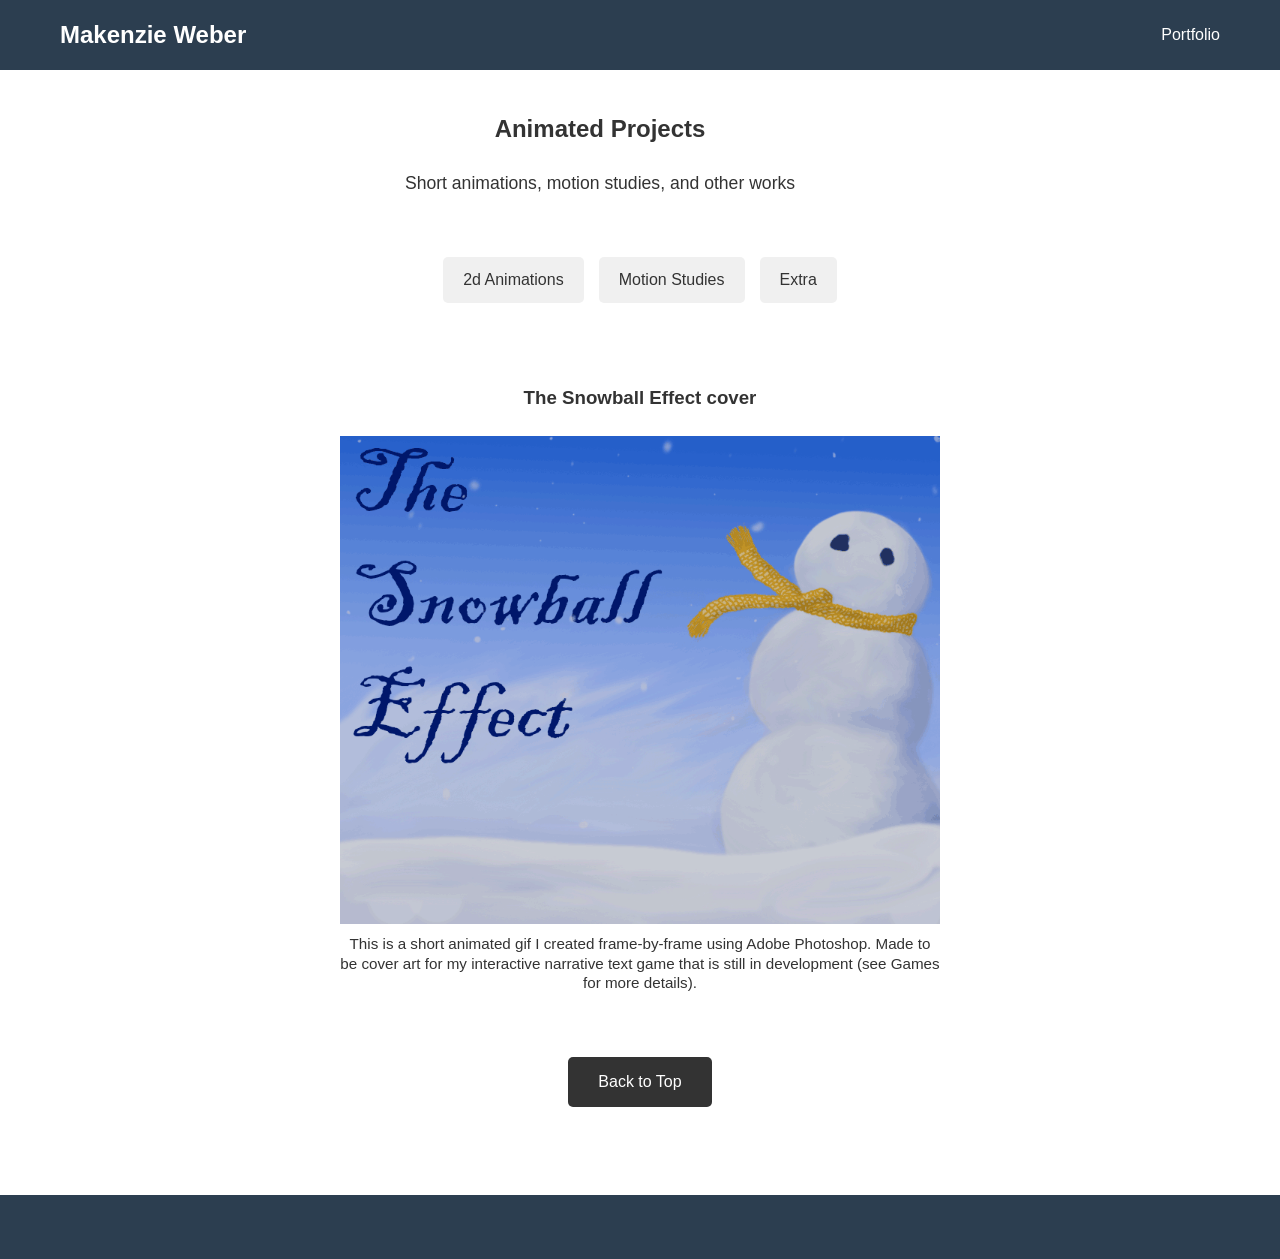
==== Animations.html @ 3ac44c8c "Rename 'Other' link to 'Extra' in navigation" ====
<!DOCTYPE html>
<html lang="en">
<head>
  <meta charset="utf-8" />
  <meta name="viewport" content="width=device-width,initial-scale=1" />
  <title>Makenzie Weber - Animations</title>
  <link rel="stylesheet" href="styles.css" />
</head>

         <style>
                    .section-nav {
                      text-align: center;
                      margin: 30px 0;
                      padding: 20px 0;
                                      }

                    .section-nav ul {
                      list-style: none;
                      padding: 0;
                      margin: 0;
                      display: flex;
                      justify-content: center;
                      flex-wrap: wrap;
                      gap: 15px;
                                            }

                    .section-nav a {
                      display: inline-block;
                      padding: 10px 20px;
                      background-color: #f0f0f0;
                      color: #333;
                      text-decoration: none;
                       border-radius: 5px;
                      transition: background-color 0.3s ease;
                      font-weight: 500;
                                                          }

                    .section-nav a:hover {
                      background-color: #333;
                      color: #fff;
                                              }
                               .back-to-top-btn {
                                  display: inline-block;
                                  padding: 12px 30px;
                                  background-color: #333;
                                  color: #fff;
                                  text-decoration: none;
                                  border-radius: 5px;
                                  transition: background-color 0.3s ease;
                                  font-weight: 500;
                                  margin-top: 40px;
                                  margin-bottom: 40px;
                                }
                            
                              .back-to-top-btn:hover {
                                  background-color: #f0f0f0;
                                  color: #333;
                                }
                            
                              .back-to-top-container {
                                  text-align: center;
                                }
        </style>
  
<body>
  <nav class="navbar">
    <div class="container">
      <h1 class="logo">Makenzie Weber</h1>
      <ul class="nav-links">
        <li><a href="index.html#portfolio">Portfolio</a></li>
      </ul>
    </div>
  </nav>

  <section id="top">
   </section>
  
      <div class="container" style="text-align:center; margin:40px 0;">
        <h2>Animated Projects</h2>
        <p style="margin-top:20px; font-size:1.1rem;">
          Short animations, motion studies, and other works
        </p>
      </div>
 

  <nav class="section-nav">
    <ul>
      <li><a href="#2d-animations">2d Animations</a></li>
      <li><a href="#motion-studies">Motion Studies</a></li>
      <li><a href="#other-works">Extra</a></li>
    </ul>
  </nav>

  <!-- 'Other' Section -->
  <section id="other-works" style="margin-top:60px;">
  <section style="margin-top:40px;">
        <div class="container">
            <h3 style="text-align:center;">The Snowball Effect cover</h3>

            <div style="text-align:center; margin:12px auto;">
              <figure class="figure" style="max-width:600px;">
                <img src="images/The-Snowball-Effect-Start-Screen.gif" alt="The Snowball Effect cover">
                <figcaption class="caption">This is a short animated gif I created frame-by-frame using Adobe 
              Photoshop. Made to be cover art for my interactive narrative text game that is 
              still in development (see Games for more details).</figcaption>
              </figure>
            </div>
        </div>
  </section>
                <!-- Back to Top Button -->
                <div class="back-to-top-container">
                   <a href="#top" class="back-to-top-btn">Back to Top</a>
                  </div>
  </section>

  <footer>
    <div class="container"></div>
  </footer>
</body>
</html>
---- styles.css ----
* {
    margin: 0;
    padding: 0;
    box-sizing: border-box;
}

body {
    font-family: 'Arial', sans-serif;
    line-height: 1.6;
    color: #333;
}

.container {
    max-width: 1200px;
    margin: 0 auto;
    padding: 0 20px;
}

/* Navigation Bar */
.navbar {
    background-color: #2c3e50;
    color: white;
    padding: 1rem 0;
    position: sticky;
    top: 0;
    z-index: 100;
}

.navbar .container {
    display: flex;
    justify-content: space-between;
    align-items: center;
}

.logo {
    font-size: 1.5rem;
    font-weight: bold;
}

.nav-links {
    display: flex;
    list-style: none;
    gap: 2rem;
}

.nav-links a {
    color: white;
    text-decoration: none;
    transition: color 0.3s;
}

.nav-links a:hover {
    color: #3498db;
}

/* Hero Section */
.hero {
    background: linear-gradient(135deg, #667eea 0%, #764ba2 100%);
    color: white;
    padding: 100px 0;
    text-align: center;
}

.hero h2 {
    font-size: 3rem;
    margin-bottom: 1rem;
}

.hero p {
    font-size: 1.3rem;
}

/* Portfolio Section */
.portfolio {
    padding: 80px 0;
    background-color: #f8f9fa;
}

.portfolio h2 {
    text-align: center;
    font-size: 2.5rem;
    margin-bottom: 3rem;
    color: #2c3e50;
}

.gallery {
    display: grid;
    grid-template-columns: repeat(auto-fit, minmax(300px, 1fr));
    gap: 2rem;
}

.portfolio-item {
    background: white;
    border-radius: 8px;
    overflow: hidden;
    box-shadow: 0 2px 10px rgba(0, 0, 0, 0.1);
    transition: transform 0.3s, box-shadow 0.3s;
}

.portfolio-item:hover {
    transform: translateY(-5px);
    box-shadow: 0 5px 20px rgba(0, 0, 0, 0.2);
}

.portfolio-item img {
    width: 100%;
    height: 250px;
    object-fit: cover;
}

.portfolio-item h3 {
    padding: 1rem;
    color: #2c3e50;
}

.portfolio-item p {
    padding: 0 1rem 1rem 1rem;
    color: #666;
    font-size: 0.95rem;
}

/* About Section */
.about {
    padding: 80px 0;
    text-align: center;
}

.about h2 {
    font-size: 2.5rem;
    margin-bottom: 1.5rem;
    color: #2c3e50;
}

.about p {
    font-size: 1.1rem;
    color: #555;
    max-width: 700px;
    margin: 0 auto;
}

/* Footer */
footer {
    background-color: #2c3e50;
    color: white;
    text-align: center;
    padding: 2rem 0;
    margin-top: 3rem;
}

/* Responsive Design */
@media (max-width: 768px) {
    .nav-links {
        gap: 1rem;
    }

    .hero h2 {
        font-size: 2rem;
    }

    .gallery {
        grid-template-columns: 1fr;
    }
}

.skills {
    padding: 80px 0;
    background-color: #f8f9fa;
}

.skills h2 {
    text-align: center;
    font-size: 2.5rem;
    margin-bottom: 3rem;
    color: #2c3e50;
}

.skills-grid {
    display: grid;
    grid-template-columns: repeat(auto-fit, minmax(250px, 1fr));
    gap: 2rem;
}

.skill-card {
    background: white;
    padding: 2rem;
    border-radius: 8px;
    box-shadow: 0 2px 10px rgba(0, 0, 0, 0.1);
    transition: transform 0.3s;
}

.skill-card h3 {
    color: #667eea;
    margin-bottom: 1rem;
    font-size: 1.3rem;
}

.skill-card p {
    color: #555;
    margin: 0.5rem 0;
    font-size: 0.95rem;
}

/* Figure helper: wrapper sized to image and centers caption */
.figure {
  display: inline-block;       /* shrinkwrap to the image width */
  max-width: 100%;
  text-align: center;          /* center caption under image */
  vertical-align: top;         /* keeps layout tidy when alongside other content */
  margin: 12px auto;
}

.figure img {
  display: block;
  width: 100%;
  height: auto;
}

.figure .caption, .figure figcaption {
  margin-top: 10px;
  color: #333;
  font-size: 0.95rem;
  line-height: 1.3;
}
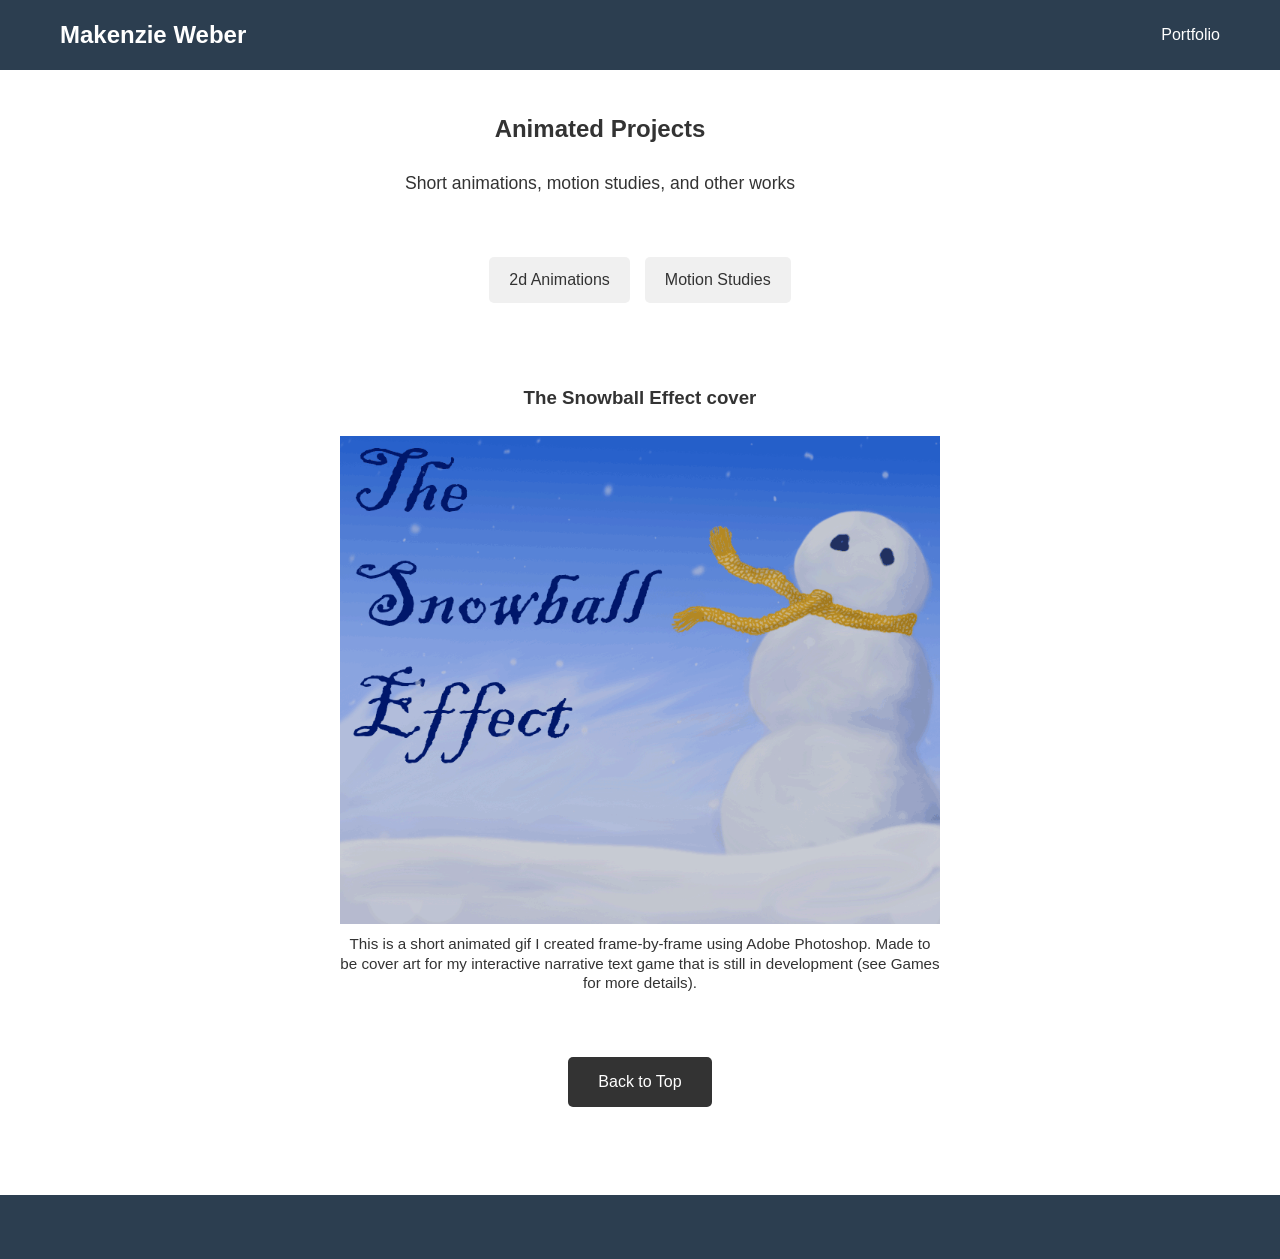
==== commit 00430a56: "Update navigation and section for animations Removed 'Extra' link from navigation and updated sectio" ====
--- a/Animations.html
+++ b/Animations.html
@@ -87,12 +87,11 @@
     <ul>
       <li><a href="#2d-animations">2d Animations</a></li>
       <li><a href="#motion-studies">Motion Studies</a></li>
-      <li><a href="#other-works">Extra</a></li>
     </ul>
   </nav>
 
-  <!-- 'Other' Section -->
-  <section id="other-works" style="margin-top:60px;">
+  <!-- Animation Section -->
+  <section id="2d-animations" style="margin-top:60px;">
   <section style="margin-top:40px;">
         <div class="container">
             <h3 style="text-align:center;">The Snowball Effect cover</h3>
--- a/styles.css
+++ b/styles.css
@@ -198,6 +198,12 @@
     color: #555;
     margin: 0.5rem 0;
     font-size: 0.95rem;
+}
+
+/* Games Section */
+.games-section {
+    padding: 80px 0;
+    background-color: #f8f9fa;
 }
 
 /* Figure helper: wrapper sized to image and centers caption */
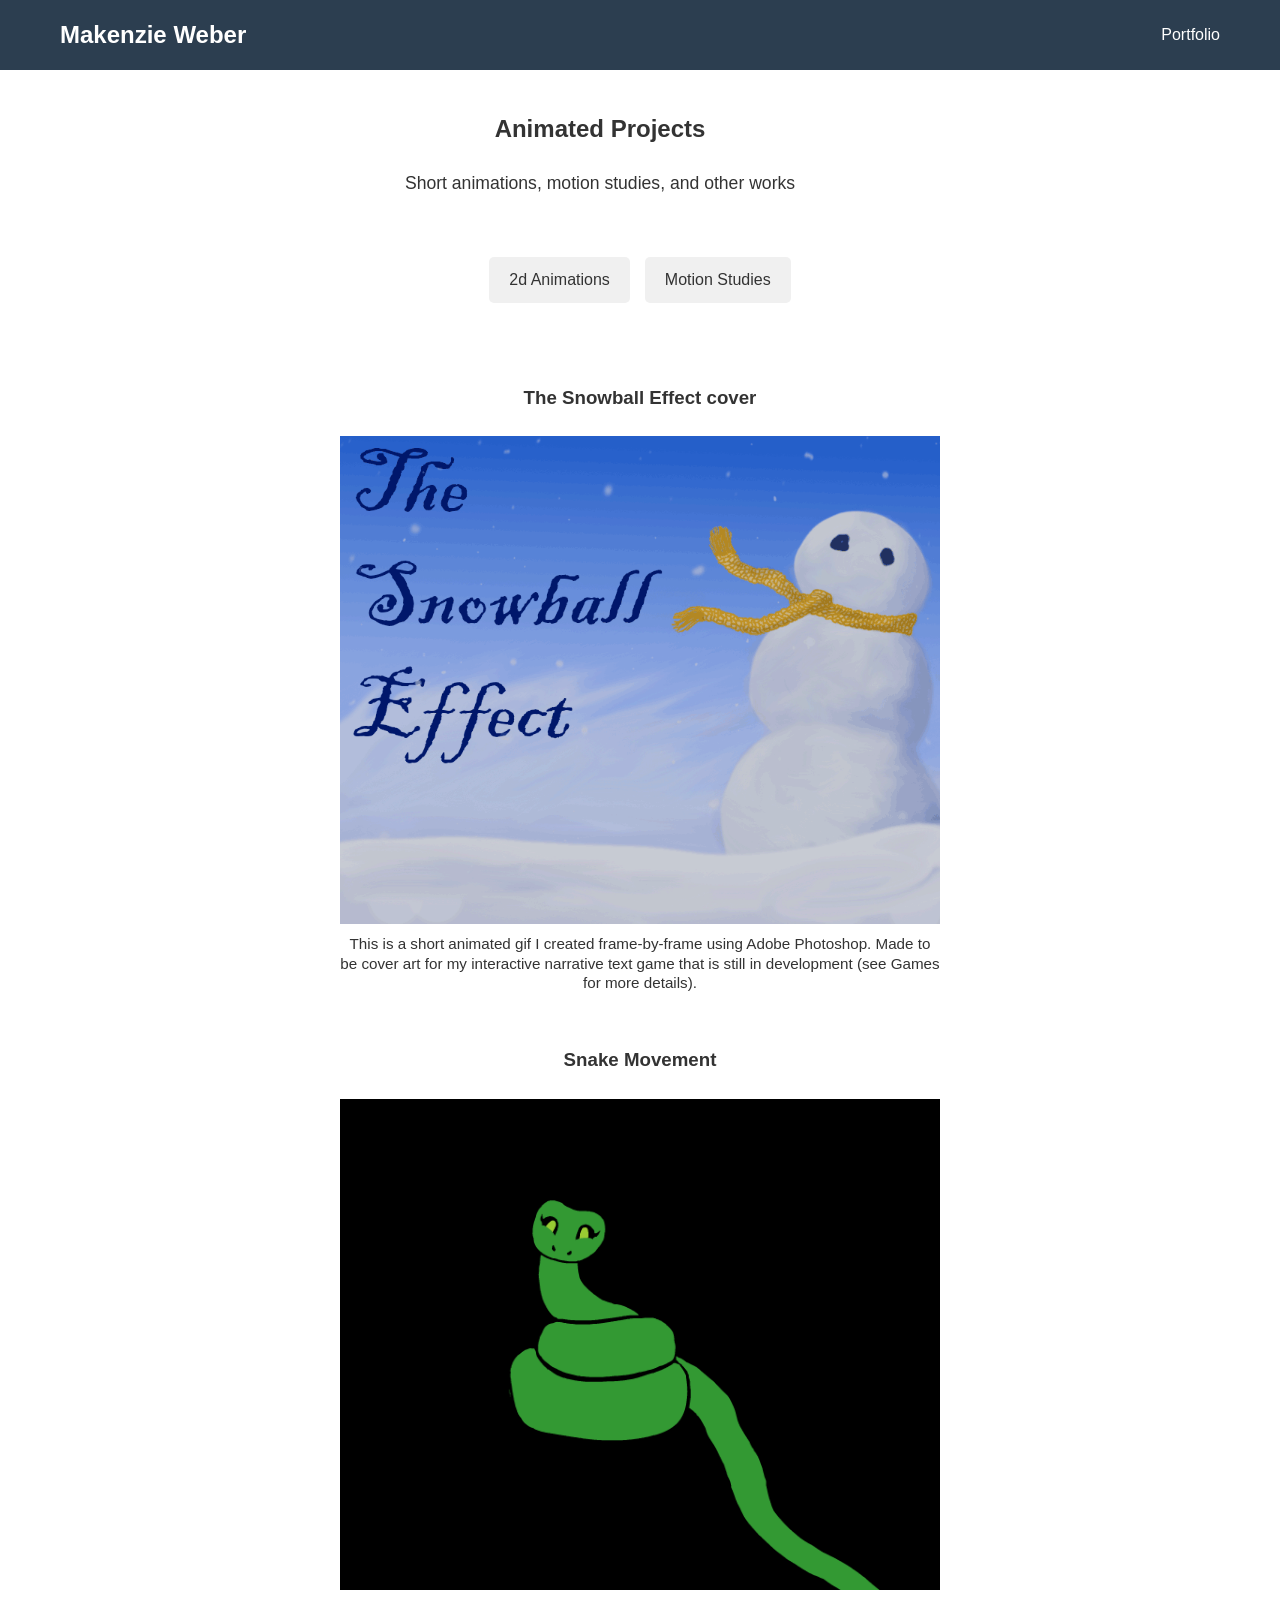
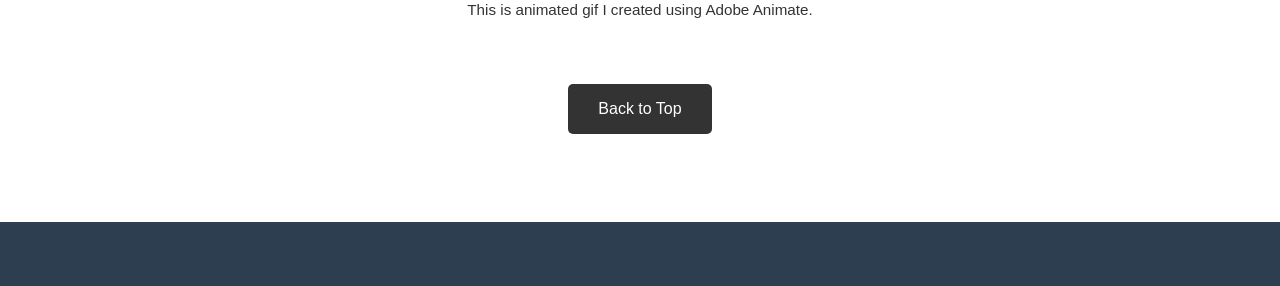
==== commit 7b48ec1b: "Update animation section with new content" ====
--- a/Animations.html
+++ b/Animations.html
@@ -92,20 +92,35 @@
 
   <!-- Animation Section -->
   <section id="2d-animations" style="margin-top:60px;">
-  <section style="margin-top:40px;">
-        <div class="container">
-            <h3 style="text-align:center;">The Snowball Effect cover</h3>
+    <section style="margin-top:40px;">
+          <div class="container">
+              <h3 style="text-align:center;">The Snowball Effect cover</h3>
+  
+              <div style="text-align:center; margin:12px auto;">
+                <figure class="figure" style="max-width:600px;">
+                  <img src="images/The-Snowball-Effect-Start-Screen.gif" alt="The Snowball Effect cover">
+                  <figcaption class="caption">This is a short animated gif I created frame-by-frame using Adobe 
+                Photoshop. Made to be cover art for my interactive narrative text game that is 
+                still in development (see Games for more details).</figcaption>
+                </figure>
+              </div>
+          </div>
+    </section>
 
-            <div style="text-align:center; margin:12px auto;">
-              <figure class="figure" style="max-width:600px;">
-                <img src="images/The-Snowball-Effect-Start-Screen.gif" alt="The Snowball Effect cover">
-                <figcaption class="caption">This is a short animated gif I created frame-by-frame using Adobe 
-              Photoshop. Made to be cover art for my interactive narrative text game that is 
-              still in development (see Games for more details).</figcaption>
-              </figure>
-            </div>
-        </div>
-  </section>
+   <section style="margin-top:40px;">
+          <div class="container">
+              <h3 style="text-align:center;">Snake Movement</h3>
+  
+              <div style="text-align:center; margin:12px auto;">
+                <figure class="figure" style="max-width:600px;">
+                  <img src="images/Folder For Animations/Character-Rig_Basic-Motion--GIF--Motion-Graphics.gif" alt="Gif of snake">
+                  <figcaption class="caption">This is animated gif I created using Adobe Animate.</figcaption>
+                </figure>
+              </div>
+          </div>
+    </section>
+
+    
                 <!-- Back to Top Button -->
                 <div class="back-to-top-container">
                    <a href="#top" class="back-to-top-btn">Back to Top</a>
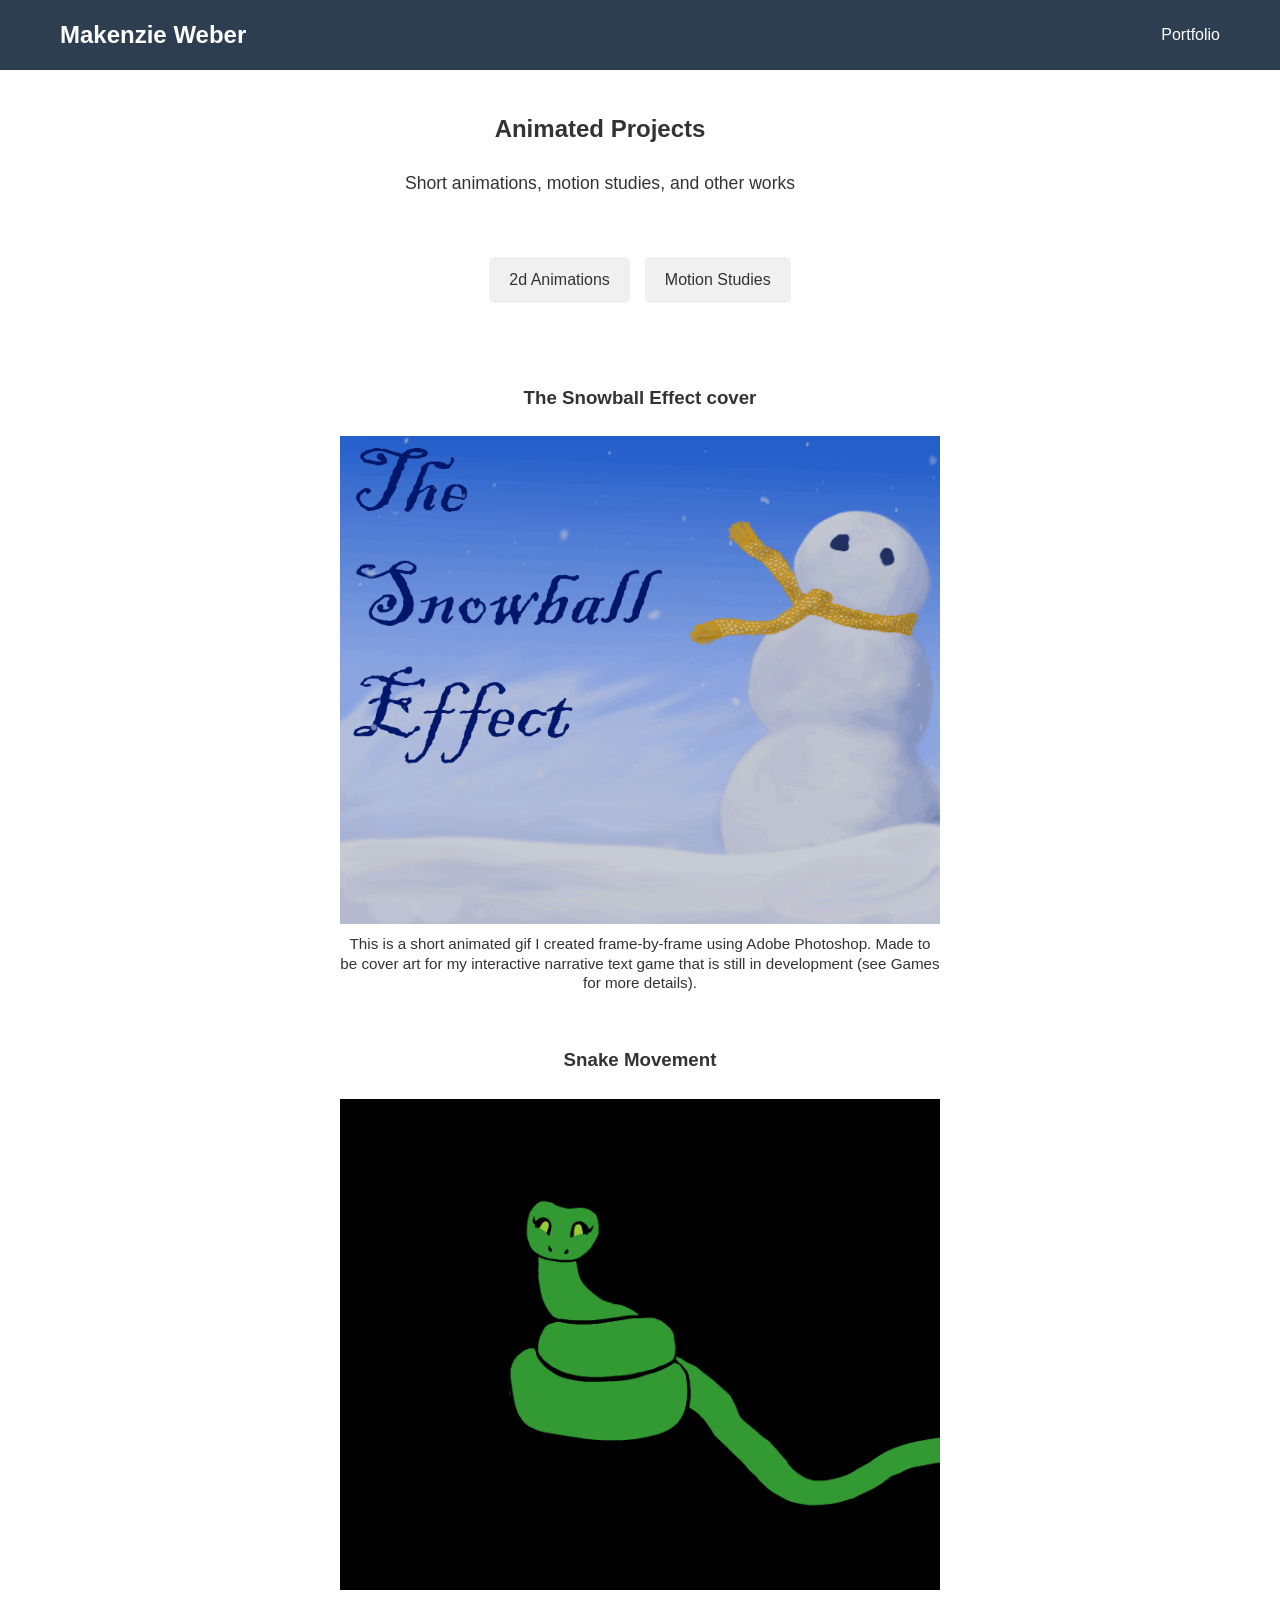
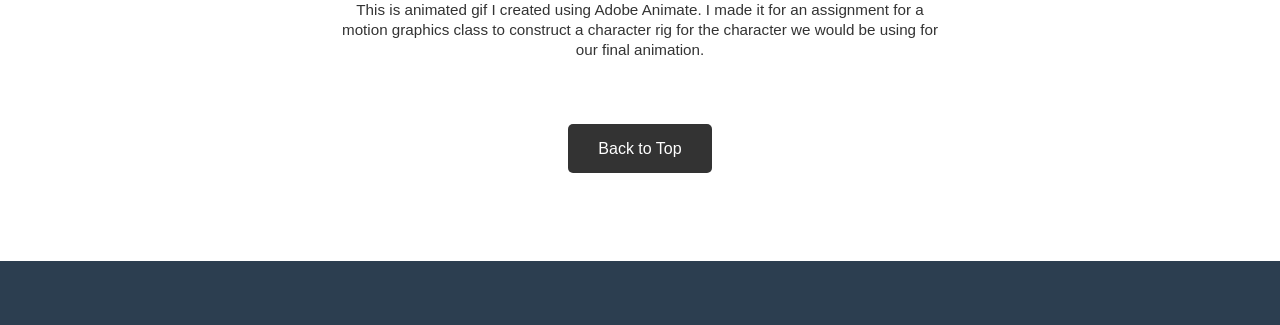
==== commit 56c3860f: "Update figcaption with additional details about gif Expanded the figcaption to provide more context " ====
--- a/Animations.html
+++ b/Animations.html
@@ -114,7 +114,9 @@
               <div style="text-align:center; margin:12px auto;">
                 <figure class="figure" style="max-width:600px;">
                   <img src="images/Folder For Animations/Character-Rig_Basic-Motion--GIF--Motion-Graphics.gif" alt="Gif of snake">
-                  <figcaption class="caption">This is animated gif I created using Adobe Animate.</figcaption>
+                  <figcaption class="caption">This is animated gif I created using Adobe Animate. 
+                  I made it for an assignment for a motion graphics class to construct a character rig for the character 
+                  we would be using for our final animation.</figcaption>
                 </figure>
               </div>
           </div>
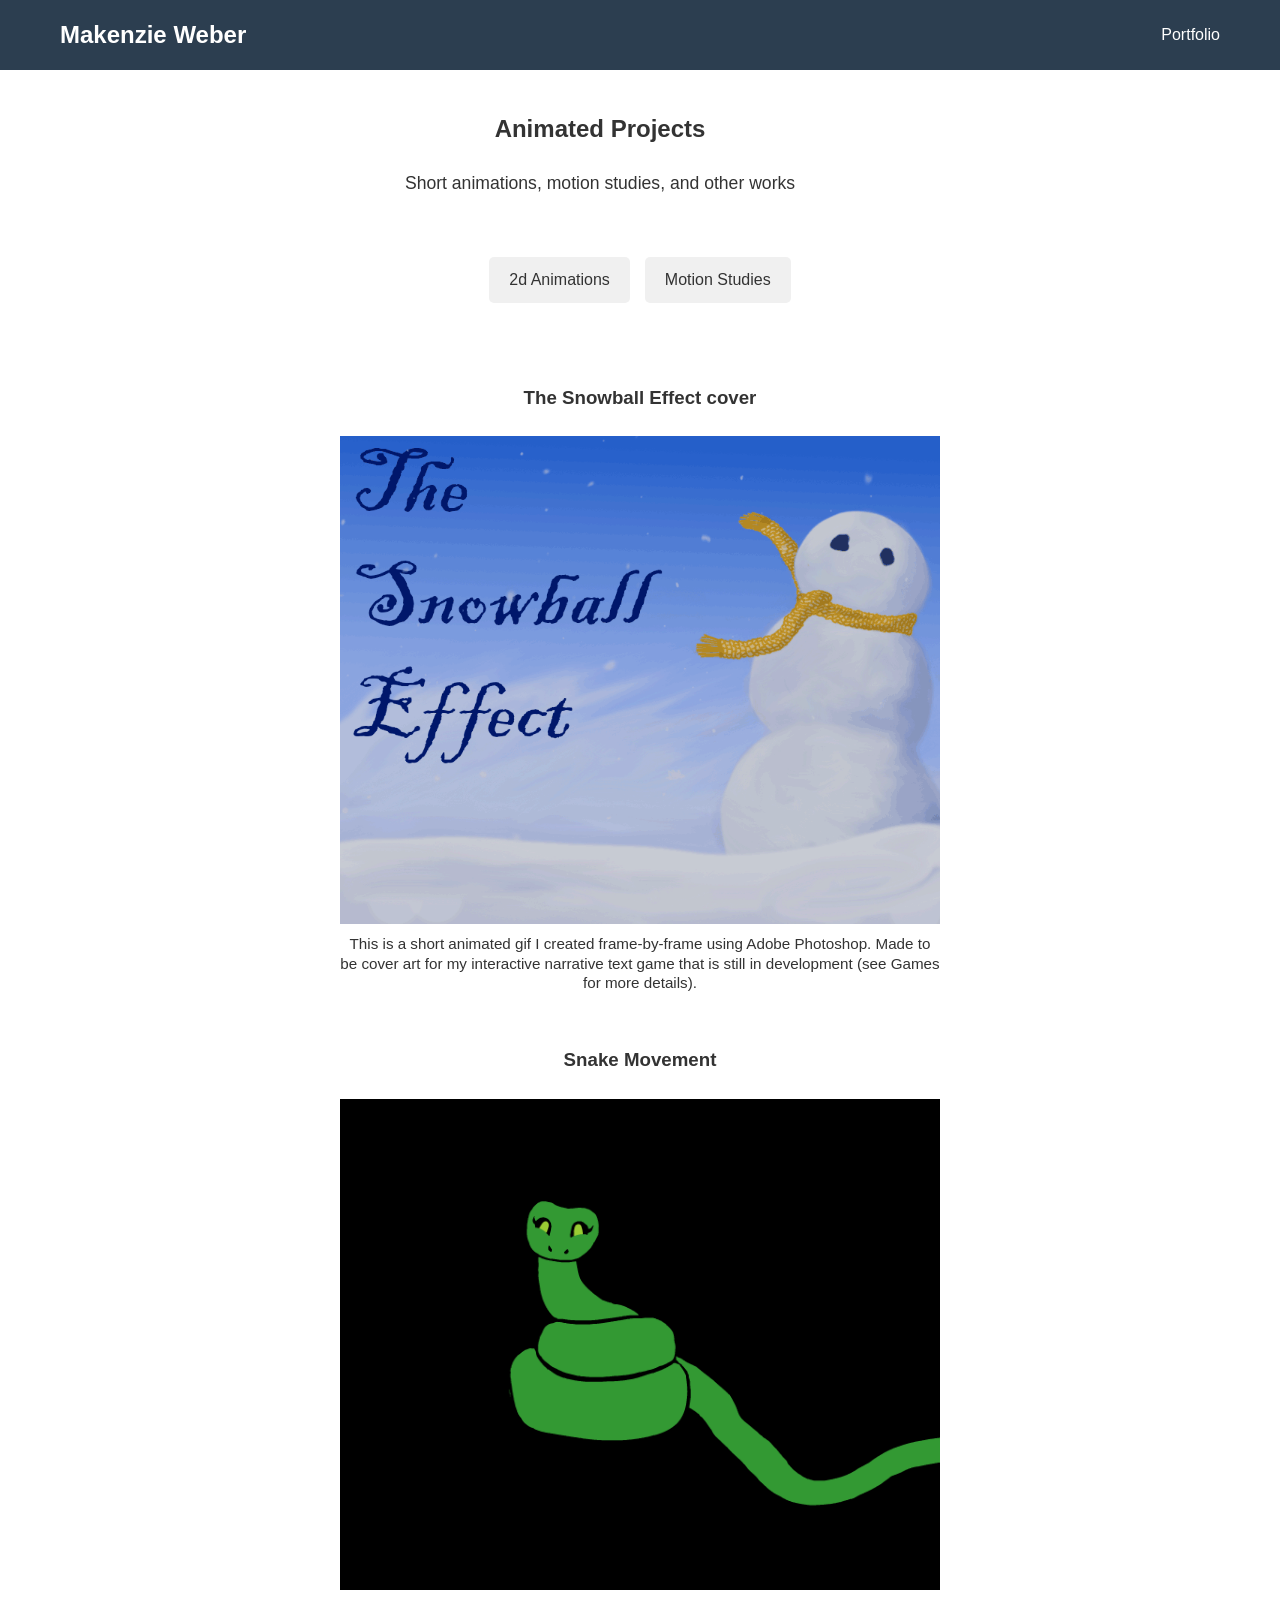
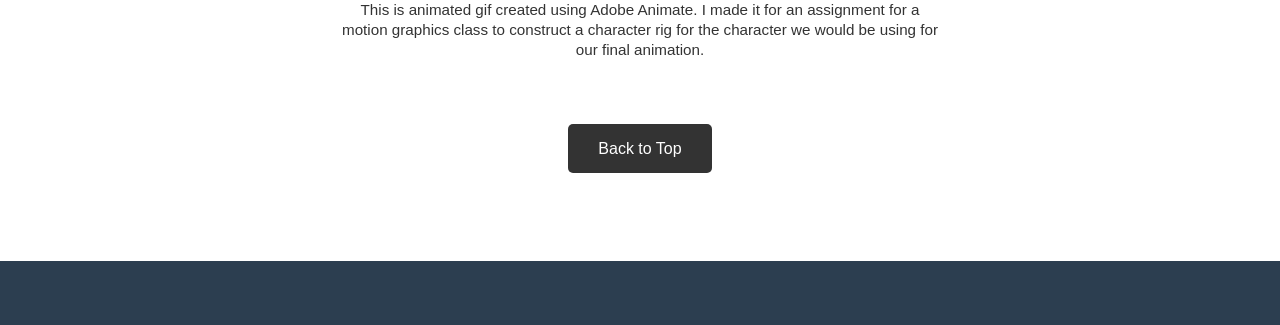
==== commit 8d9cb430: "Fix typo in figcaption for animated gif" ====
--- a/Animations.html
+++ b/Animations.html
@@ -114,7 +114,7 @@
               <div style="text-align:center; margin:12px auto;">
                 <figure class="figure" style="max-width:600px;">
                   <img src="images/Folder For Animations/Character-Rig_Basic-Motion--GIF--Motion-Graphics.gif" alt="Gif of snake">
-                  <figcaption class="caption">This is animated gif I created using Adobe Animate. 
+                  <figcaption class="caption">This is animated gif created using Adobe Animate. 
                   I made it for an assignment for a motion graphics class to construct a character rig for the character 
                   we would be using for our final animation.</figcaption>
                 </figure>
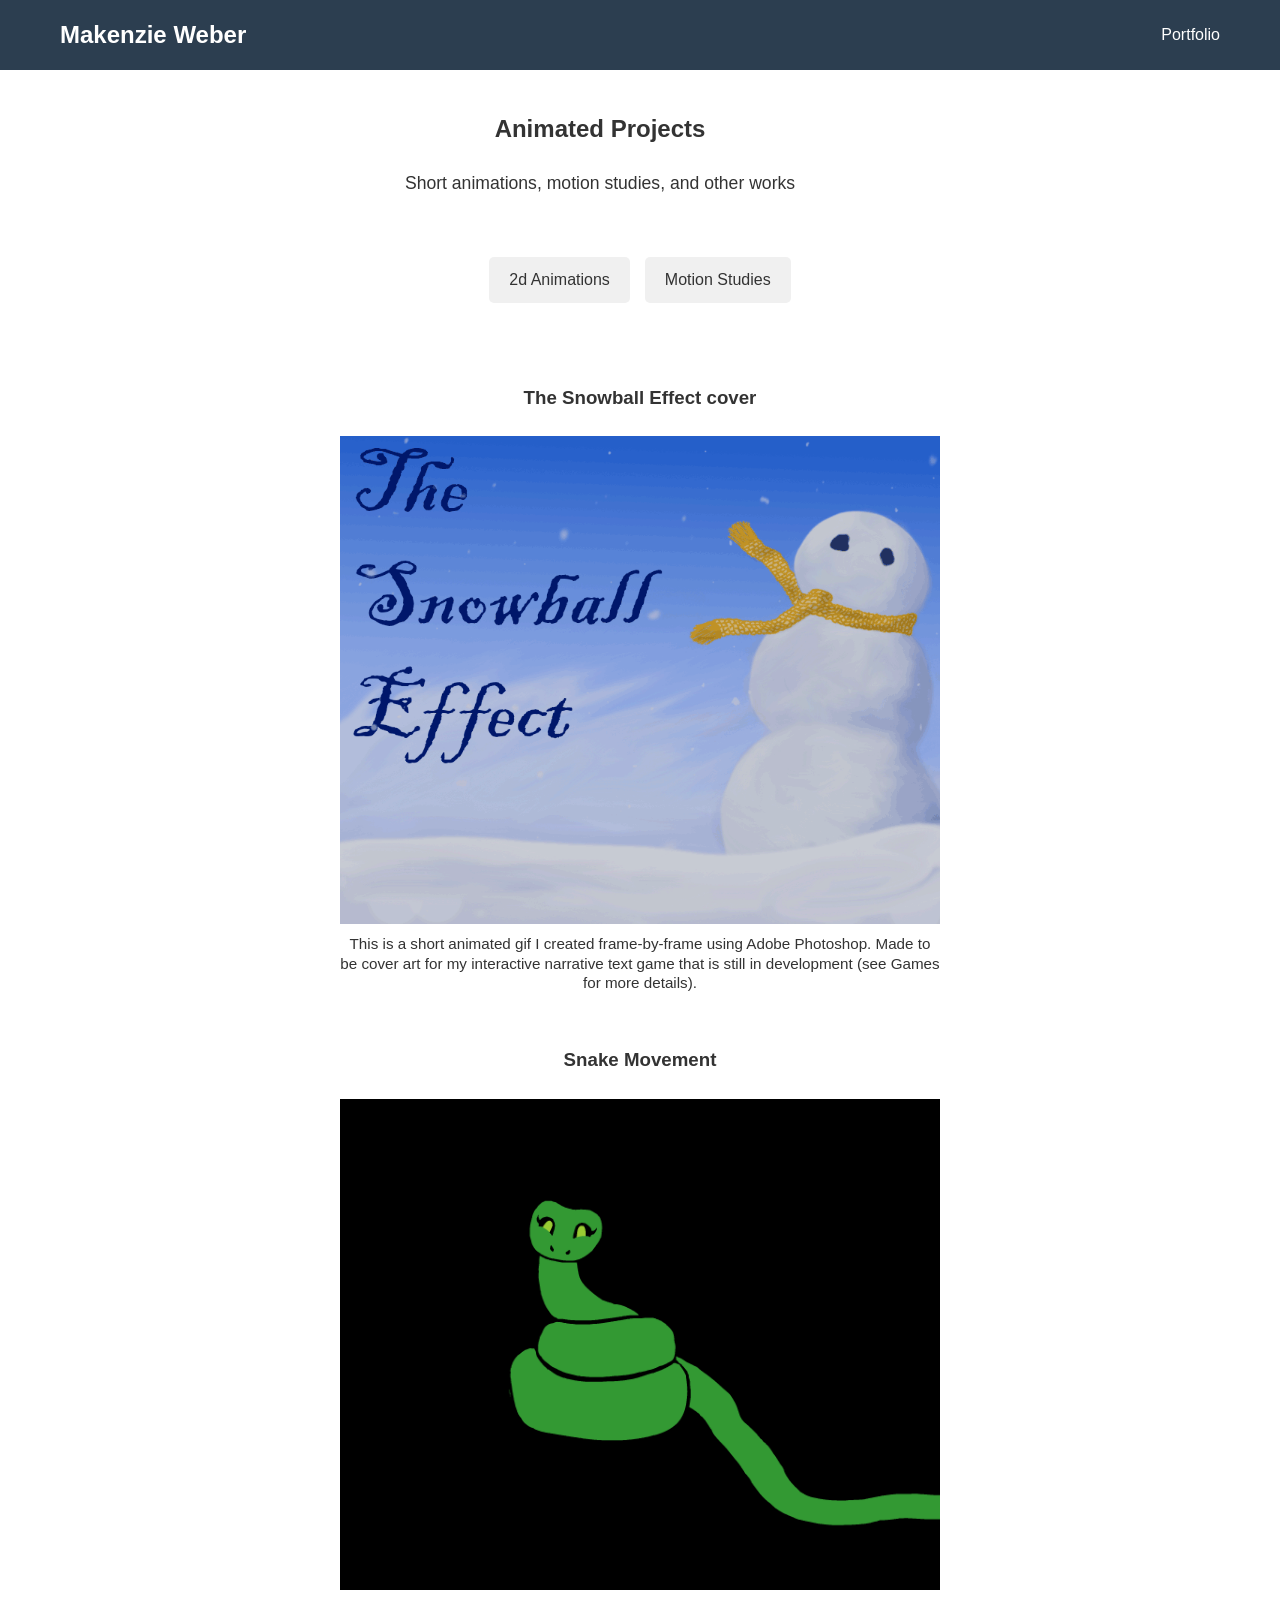
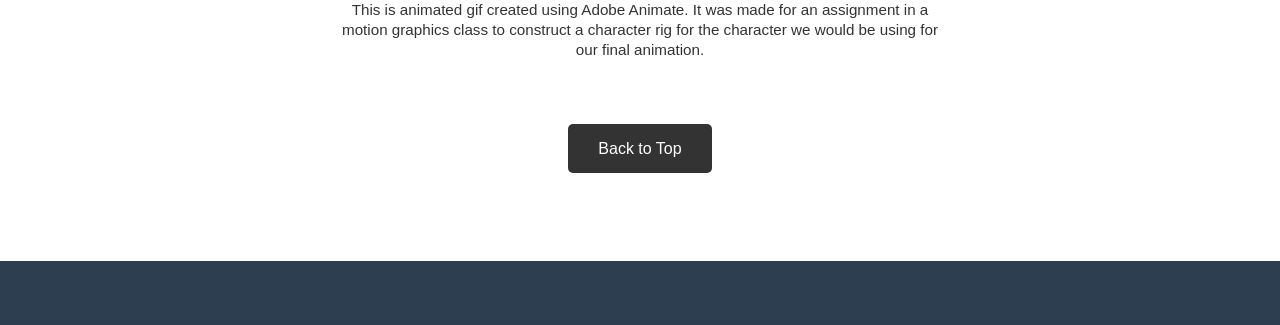
==== commit 4592ca4e: "Update figcaption text for clarity" ====
--- a/Animations.html
+++ b/Animations.html
@@ -115,7 +115,7 @@
                 <figure class="figure" style="max-width:600px;">
                   <img src="images/Folder For Animations/Character-Rig_Basic-Motion--GIF--Motion-Graphics.gif" alt="Gif of snake">
                   <figcaption class="caption">This is animated gif created using Adobe Animate. 
-                  I made it for an assignment for a motion graphics class to construct a character rig for the character 
+                  It was made for an assignment in a motion graphics class to construct a character rig for the character 
                   we would be using for our final animation.</figcaption>
                 </figure>
               </div>
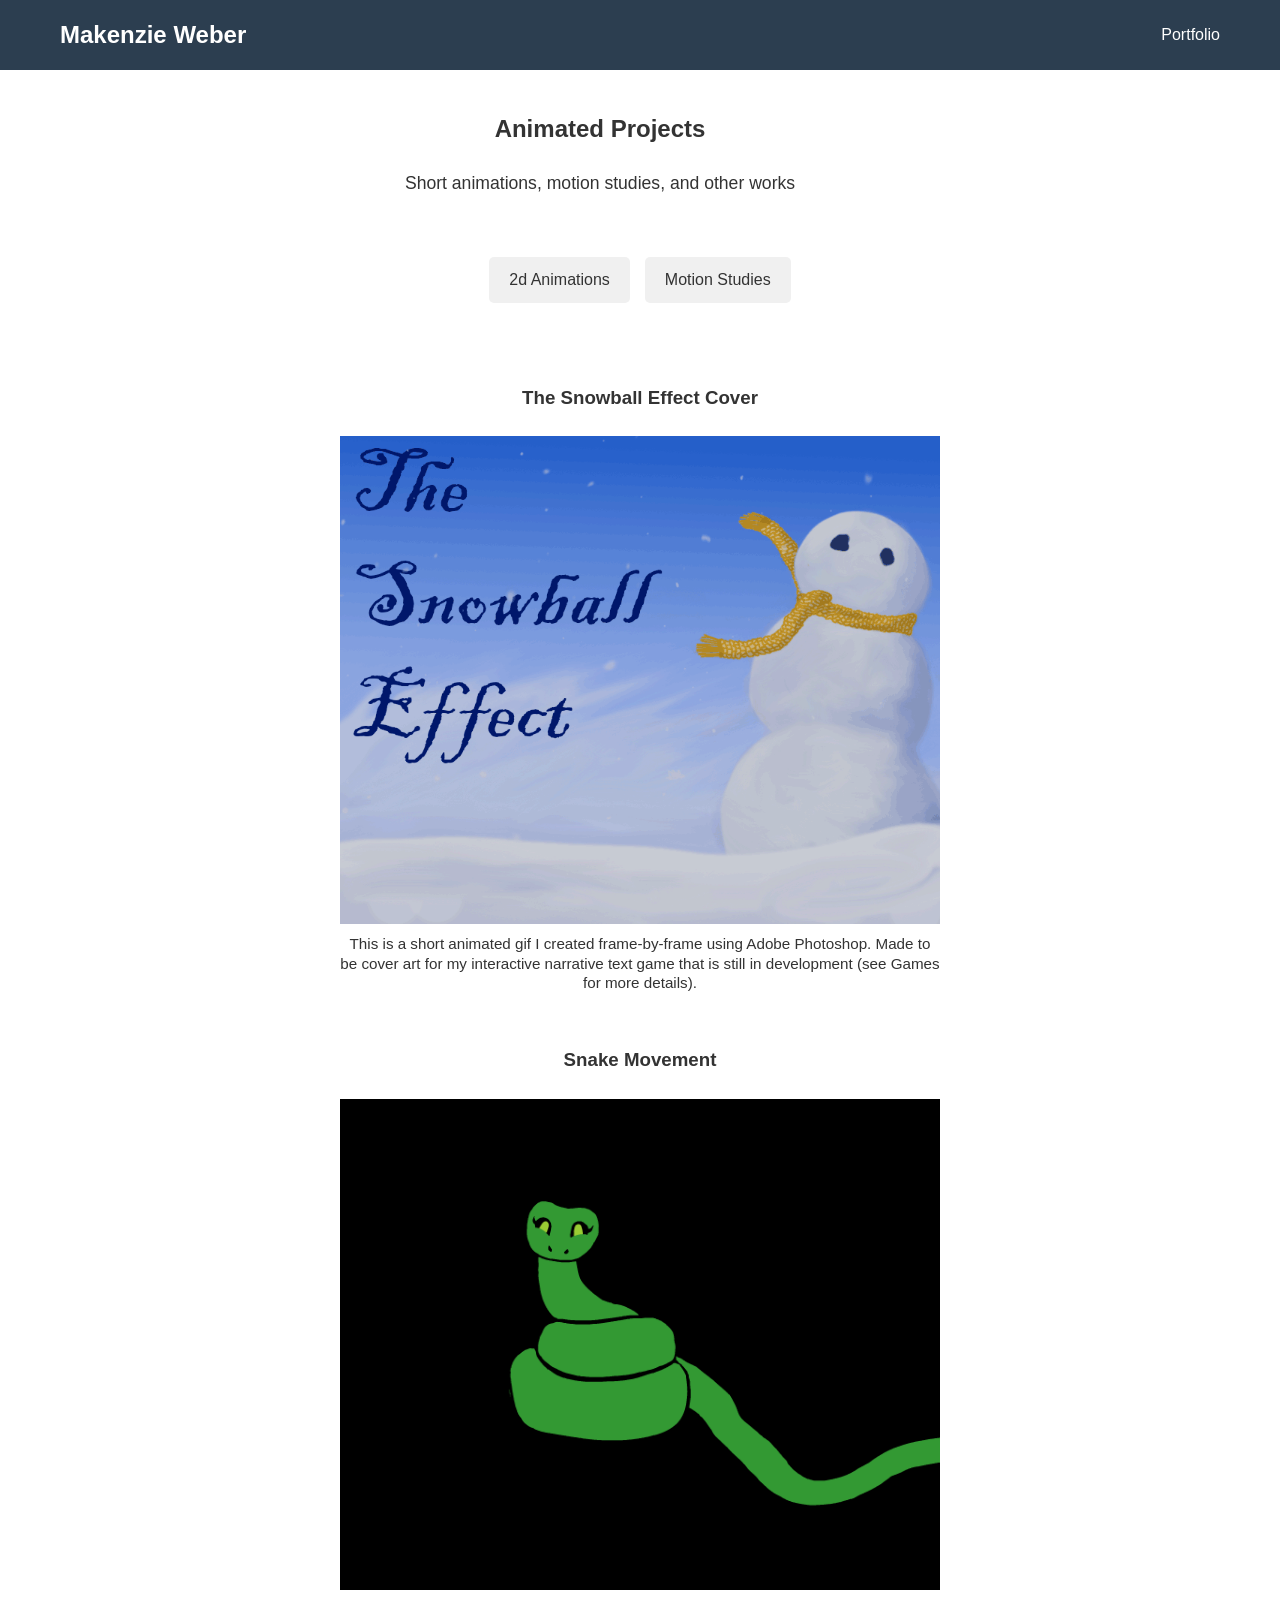
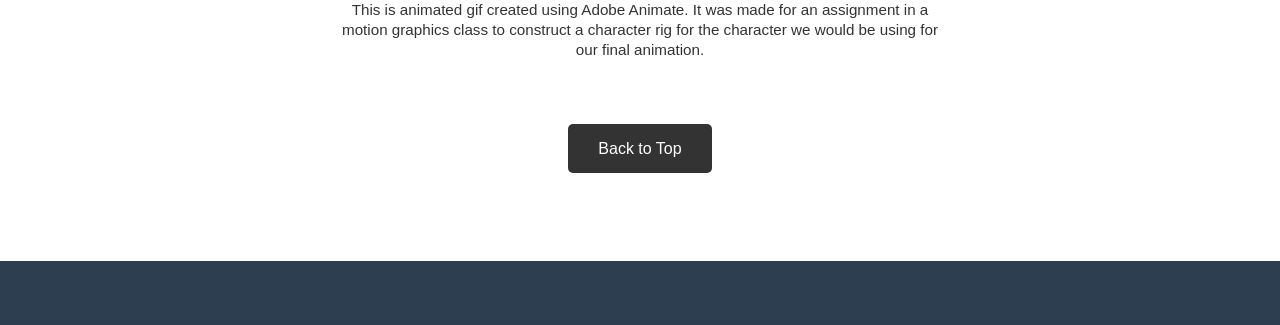
==== commit 64b067ec: "Correct capitalization in header for Snowball Effect" ====
--- a/Animations.html
+++ b/Animations.html
@@ -94,7 +94,7 @@
   <section id="2d-animations" style="margin-top:60px;">
     <section style="margin-top:40px;">
           <div class="container">
-              <h3 style="text-align:center;">The Snowball Effect cover</h3>
+              <h3 style="text-align:center;">The Snowball Effect Cover</h3>
   
               <div style="text-align:center; margin:12px auto;">
                 <figure class="figure" style="max-width:600px;">
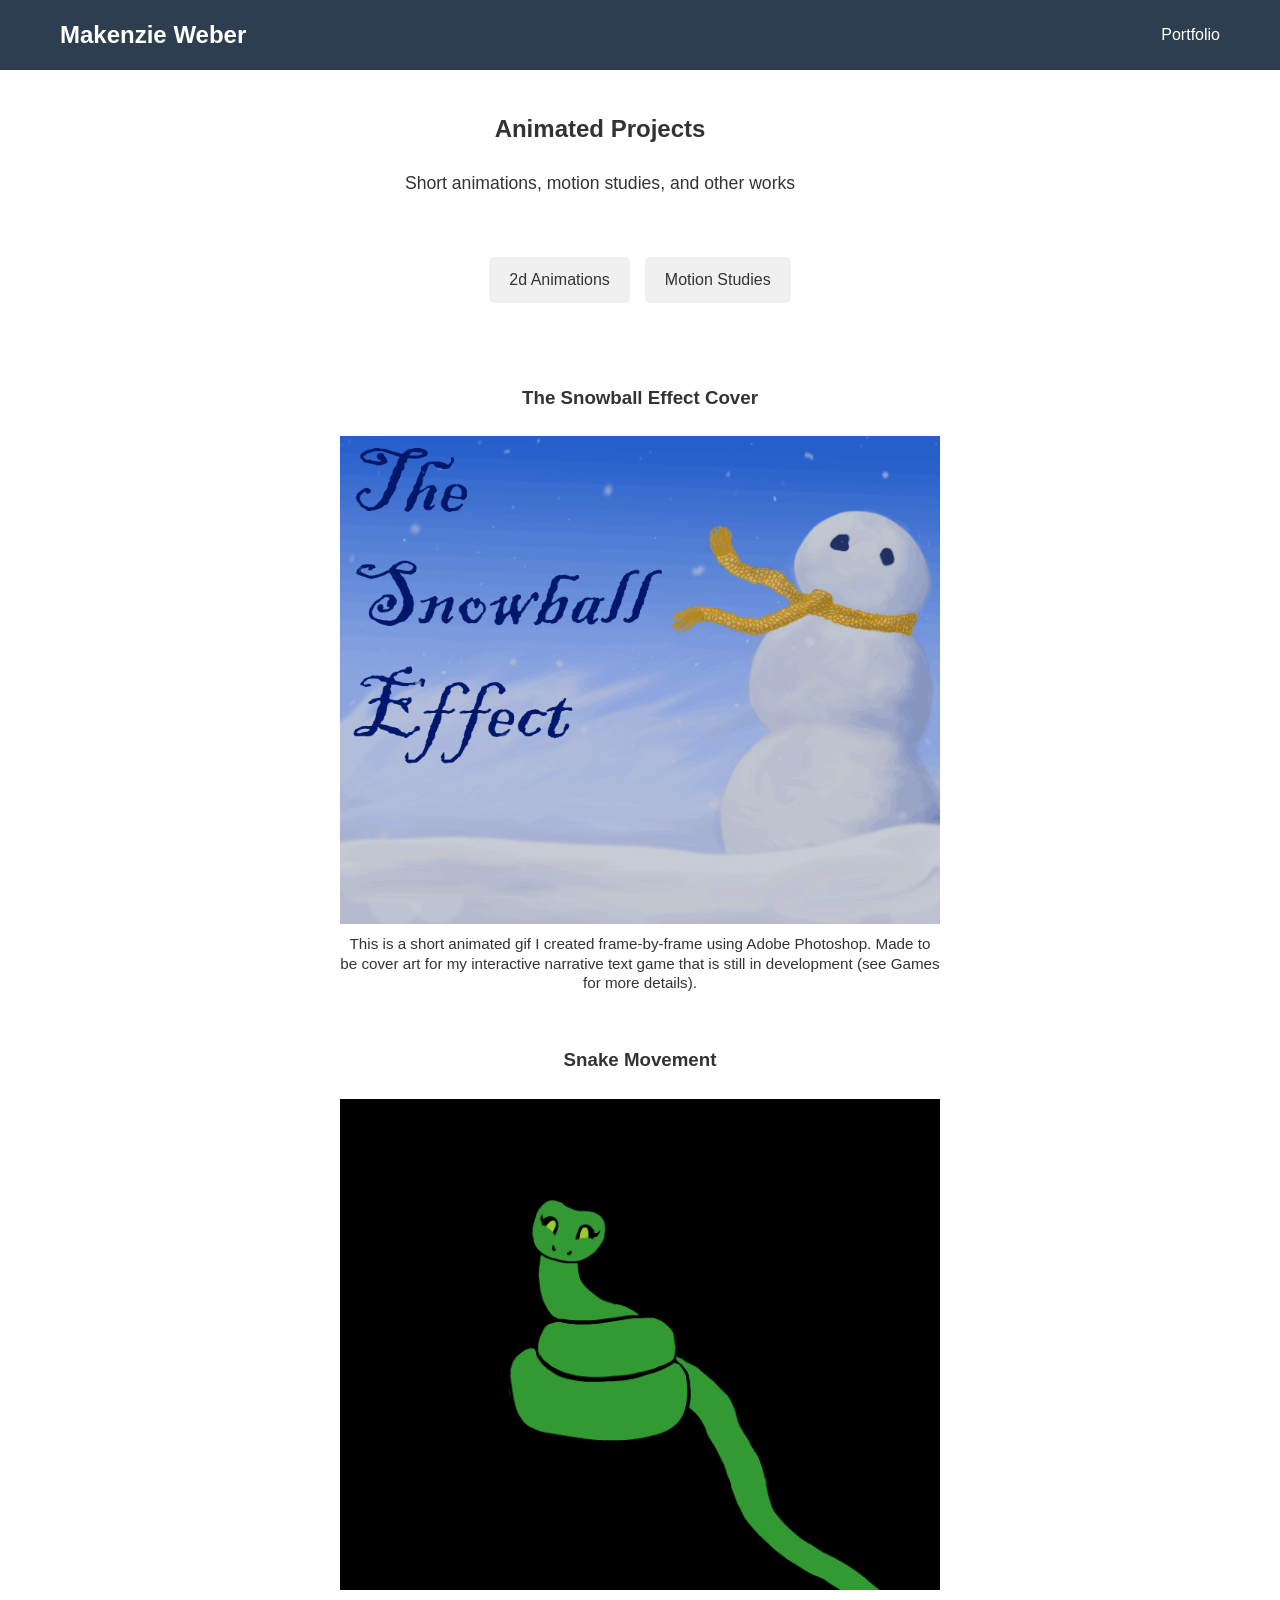
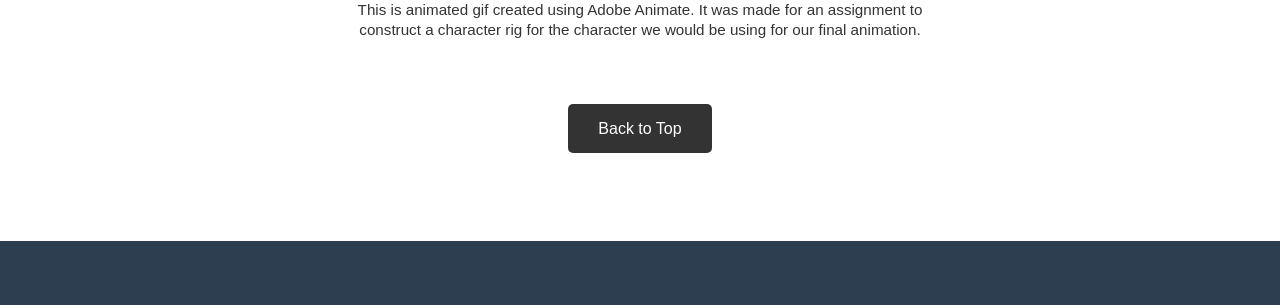
==== commit b35c59be: "Fix text in Animations.html" ====
--- a/Animations.html
+++ b/Animations.html
@@ -115,7 +115,7 @@
                 <figure class="figure" style="max-width:600px;">
                   <img src="images/Folder For Animations/Character-Rig_Basic-Motion--GIF--Motion-Graphics.gif" alt="Gif of snake">
                   <figcaption class="caption">This is animated gif created using Adobe Animate. 
-                  It was made for an assignment in a motion graphics class to construct a character rig for the character 
+                  It was made for an assignment to construct a character rig for the character 
                   we would be using for our final animation.</figcaption>
                 </figure>
               </div>
--- a/styles.css
+++ b/styles.css
@@ -12,6 +12,13 @@
 
 .container {
     max-width: 1200px;
+    margin: 0 auto;
+    padding: 0 20px;
+}
+
+
+.container2 {
+    max-width: 2100px;
     margin: 0 auto;
     padding: 0 20px;
 }
